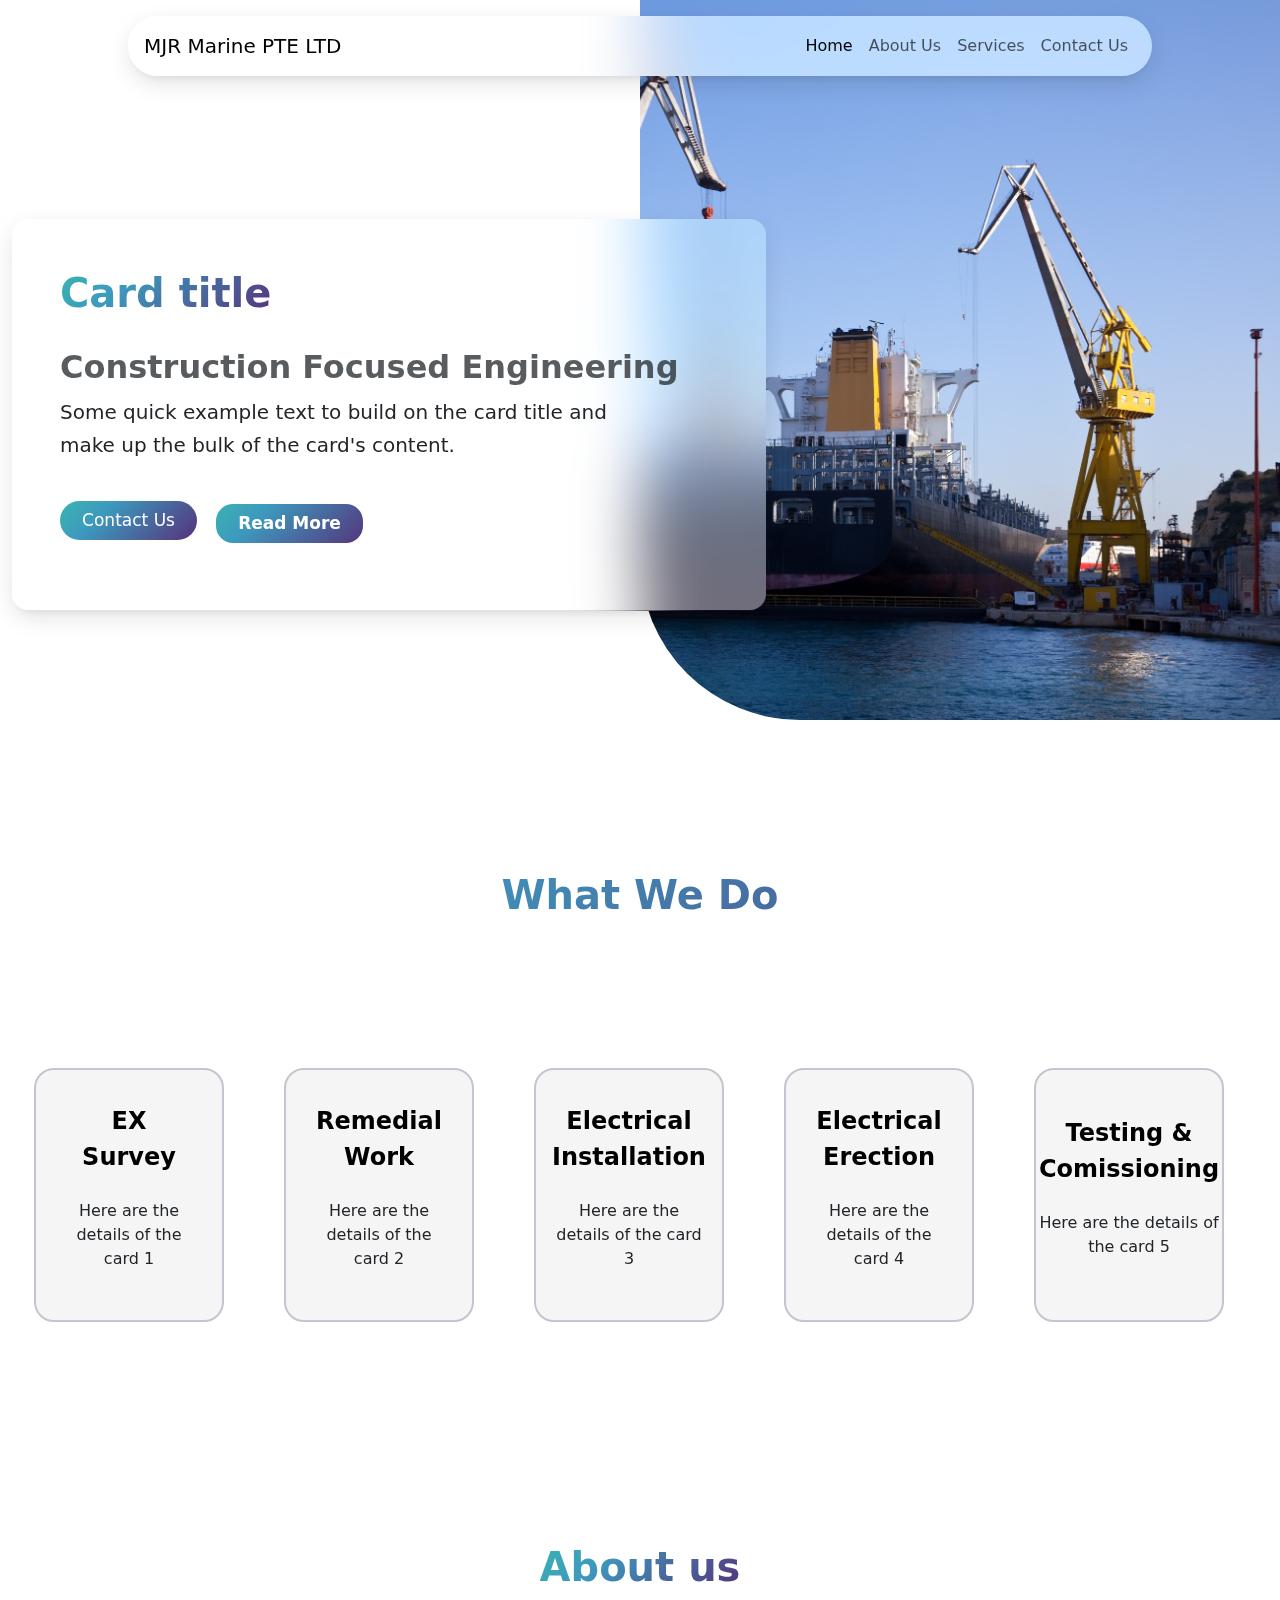
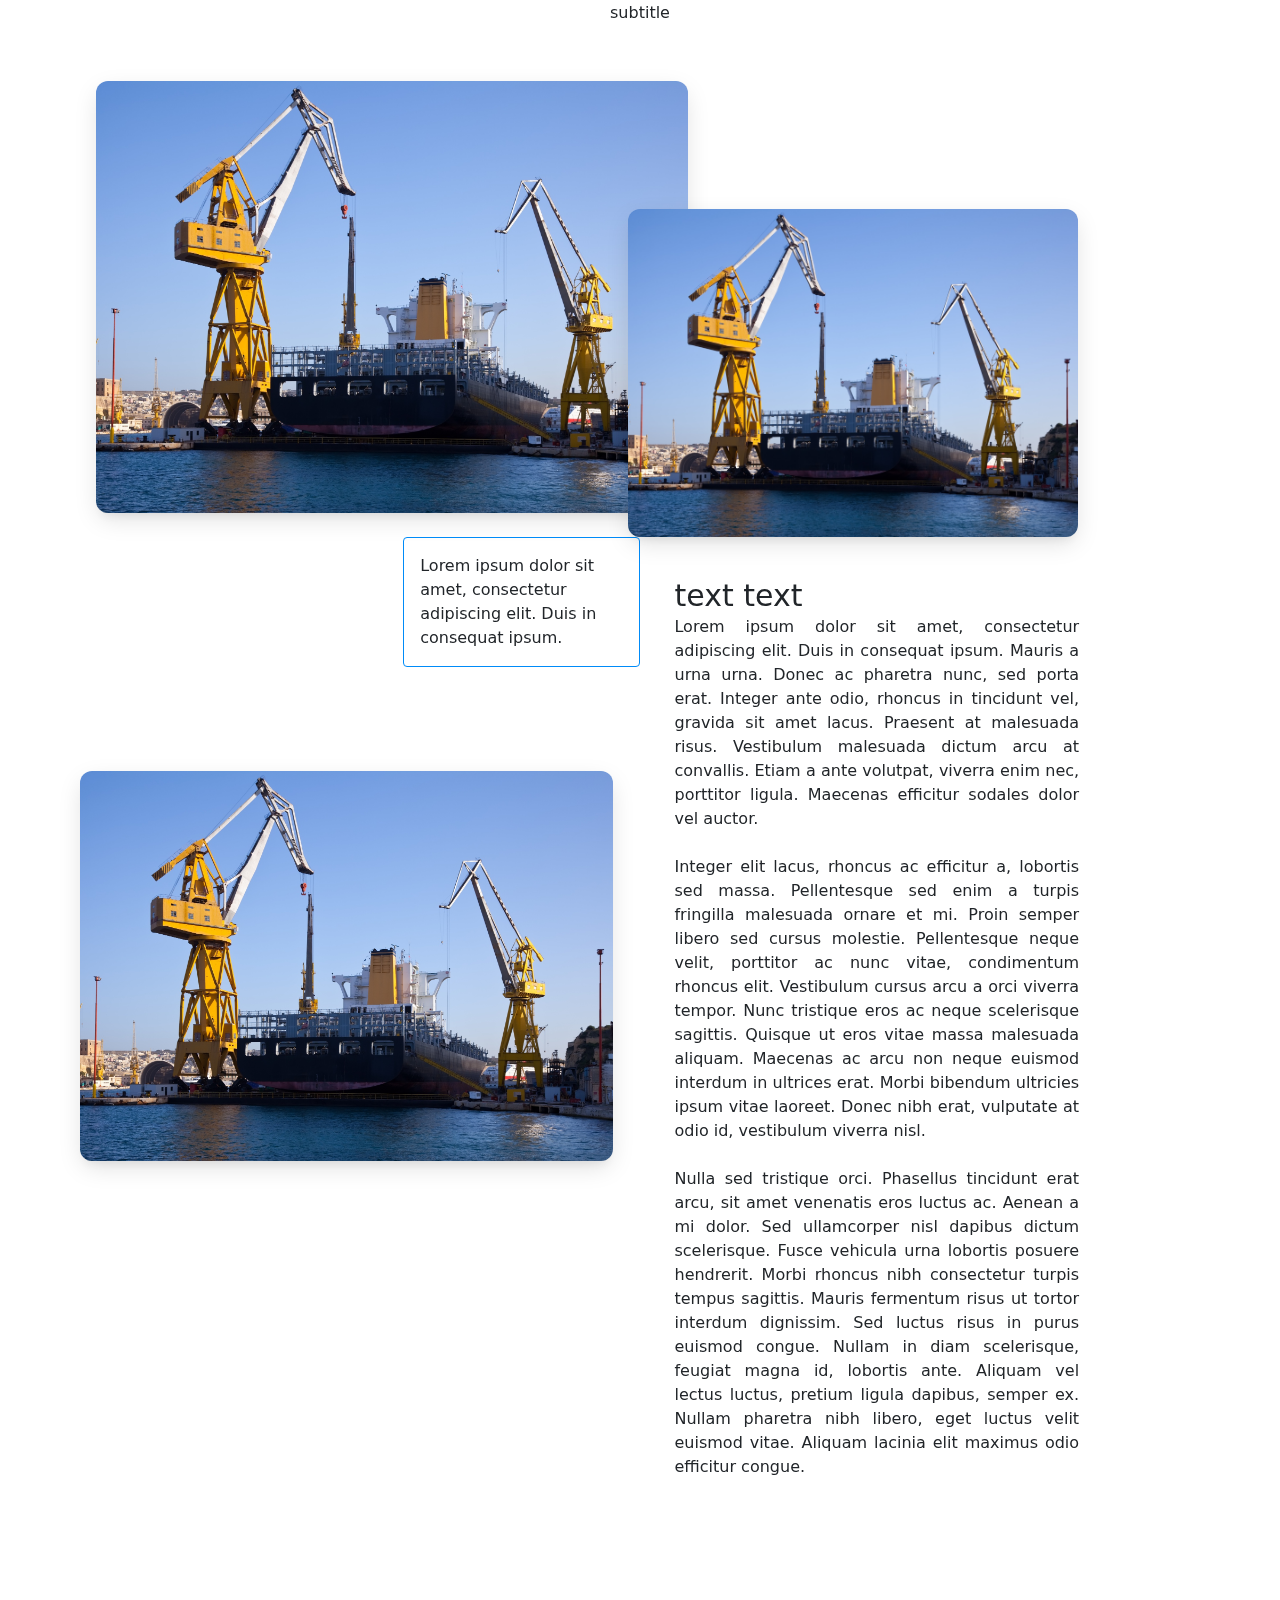
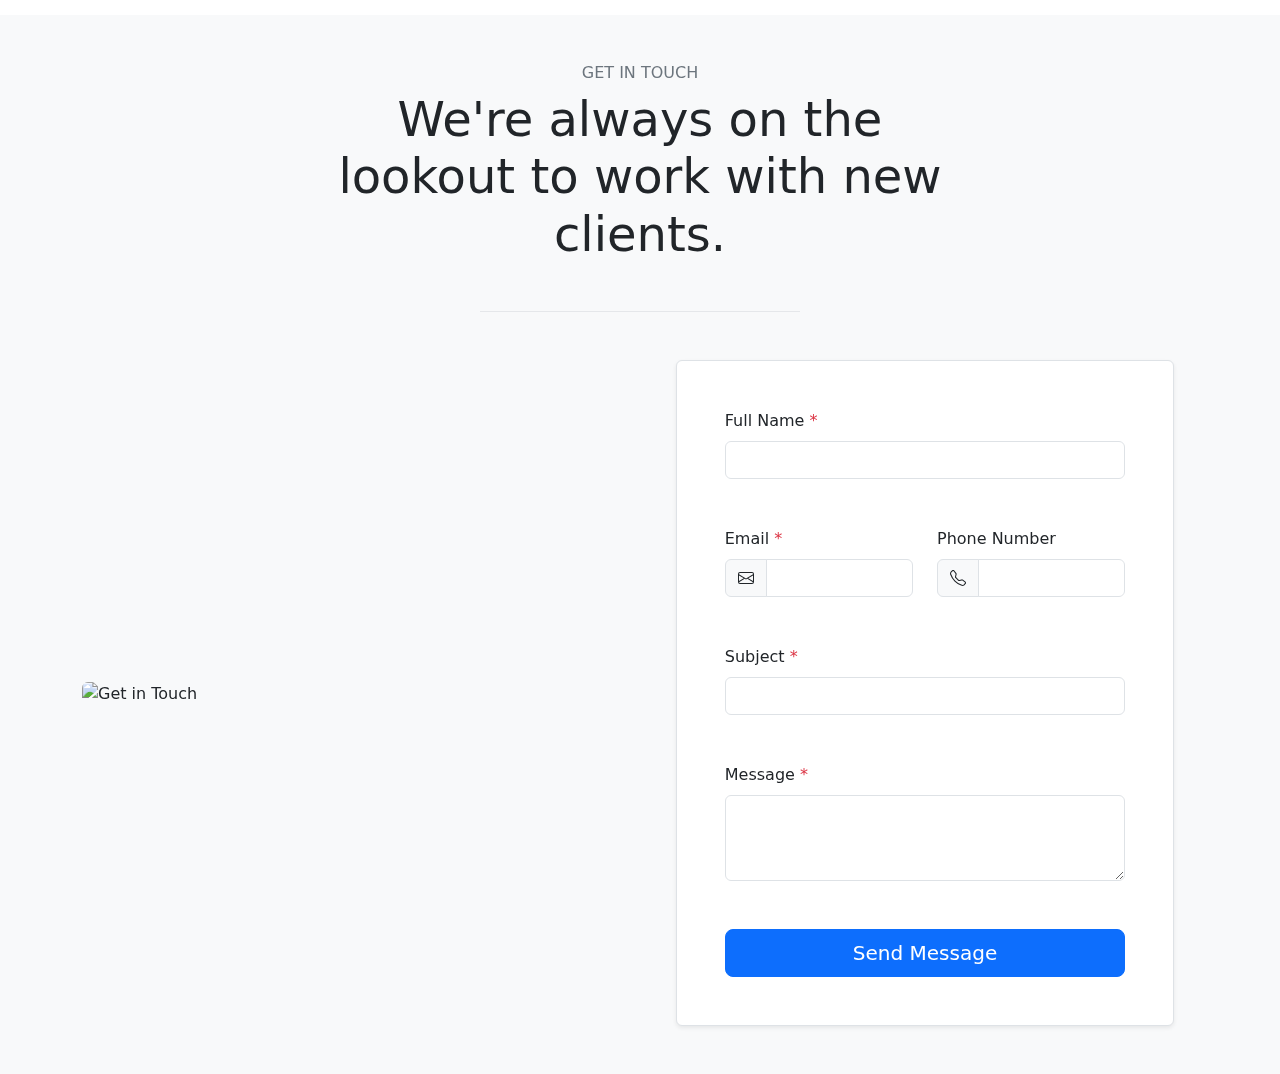
==== index.html @ bd5553b1 "files upload for website" ====
<!DOCTYPE html>
<html>
    <head>
        <meta charset="utf-8">
        <meta http-equiv="X-UA-Compatible" content="IE=edge">
        <title>MJR Marine</title>
        <meta name="description" content="">
        <meta name="viewport" content="width=device-width, initial-scale=1">
        <link href="https://cdn.jsdelivr.net/npm/bootstrap@5.3.3/dist/css/bootstrap.min.css" rel="stylesheet" integrity="sha384-QWTKZyjpPEjISv5WaRU9OFeRpok6YctnYmDr5pNlyT2bRjXh0JMhjY6hW+ALEwIH" crossorigin="anonymous">
        <script src="https://cdn.jsdelivr.net/npm/@popperjs/core@2.11.8/dist/umd/popper.min.js" integrity="sha384-I7E8VVD/ismYTF4hNIPjVp/Zjvgyol6VFvRkX/vR+Vc4jQkC+hVqc2pM8ODewa9r" crossorigin="anonymous"></script>
        <script src="https://cdn.jsdelivr.net/npm/bootstrap@5.3.3/dist/js/bootstrap.min.js" integrity="sha384-0pUGZvbkm6XF6gxjEnlmuGrJXVbNuzT9qBBavbLwCsOGabYfZo0T0to5eqruptLy" crossorigin="anonymous"></script>
        <link rel="stylesheet" href="css/styles.css">
    </head>
    <body>
        <nav class="navbar navbar-expand-md mx-auto justify-content-center fixed-top" >
        
            <a class="navbar-brand" href="#">MJR Marine PTE LTD</a>
            <button class="navbar-toggler collapsed" type="button" data-bs-toggle="collapse" data-bs-target="#navbarCollapse" aria-controls="navbarCollapse" aria-expanded="false" aria-label="Toggle navigation">
            <span class="navbar-toggler-icon"></span>
            </button>

            <div class="navbar-collapse collapse" id="navbarCollapse" style>
                <ul class="navbar-nav ms-auto">
                    <li class="nav-item">
                        <a class="nav-link active" aria-current="page" href="index.html#home">Home</a>
                    </li>
                    <li class="nav-item">
                        <a class="nav-link" href="index.html#about">About Us</a>
                    </li>
                    <li class="nav-item">
                        <a class="nav-link" href="services.html">Services</a>
                    </li>
                    <!-- <li class="nav-item">
                        <a class="nav-link" href="index.html#clients">Clients</a>
                    </li> -->
                    <li class="nav-item">
                        <a class="nav-link" href="index.html#contact">Contact Us</a>
                    </li>
                </ul>
            </div>
        </nav>
       

        <div class="container my-2 home-container" id="home">
            <div class="card home_card">
                <div class="card-body">
                  <h3 class="card-title">Card title</h5>
                  <br>
                  <h6 class="card-subtitle mb-2 text-muted">Construction Focused Engineering</h6>
                  <p class="card-text">Some quick example text to build on the card title and make up the bulk of the card's content.</p>
                  <div class="container homecard-button">
                    <a class=" button-main btn btn-primary" href="index.html#contact">Contact Us</a>
                    <a class=" button-sub btn" href="index.html#about">Read More</a>
                  </div>
                </div>
            </div>
            <img class="home-image" src="assets/big-ship-dry-dock.jpg" alt="big ship dry dock">
        </div>

        <p class="services-heading">What We Do</p>
        <div class="scroll-container mx-auto" id="services">
          <div class="scroll-content">
            <div class="scroll-item">
              <div class="service-card">
                <div class="card-details">
                  <p class="text-title">EX Survey</p>
                  <p class="text-body">Here are the details of the card 1</p>
                </div>
                <a class="card-button btn btn-primary" href="services.html#service-1">More info</a>
              </div>
            </div>
            <div class="scroll-item">
              <div class="service-card">
                <div class="card-details">
                  <p class="text-title">Remedial Work</p>
                  <p class="text-body">Here are the details of the card 2</p>
                </div>
                <a class="card-button btn btn-primary" href="services.html#service-2">More info</a>
              </div>
            </div>
            <div class="scroll-item">
              <div class="service-card">
                <div class="card-details">
                  <p class="text-title">Electrical Installation</p>
                  <p class="text-body">Here are the details of the card 3</p>
                </div>
                <a class="card-button btn btn-primary" href="services.html#service-3">More info</a>
              </div>
            </div>
            <div class="scroll-item">
              <div class="service-card">
                <div class="card-details">
                  <p class="text-title">Electrical Erection</p>
                  <p class="text-body">Here are the details of the card 4</p>
                </div>
                <a class="card-button btn btn-primary" href="services.html#service-4">More info</a>
              </div>
            </div>
            <div class="scroll-item">
              <div class="service-card">
                <div class="card-details">
                  <p class="text-title">Testing & Comissioning</p>
                  <p class="text-body">Here are the details of the card 5</p>
                </div>
                <a class="card-button btn btn-primary" href="services.html#service-5">More info</a>
              </div>
            </div>
            <!-- Add more cards as needed -->
          </div>
        </div>

        <div class="about-container mx-auto" id="about">
          <div class="about-text">
              <p class="about-heading">About us</p>
              <p class="about-sub">subtitle</p>
          </div>

          <div class="about-main">
            <div class="about-topright">
              <img class="img-topright-abt" src="assets/big-ship-dry-dock.jpg" alt="big ship dry dock">
              <p class="topright-text">Lorem ipsum dolor sit amet, consectetur adipiscing elit. Duis in consequat ipsum.</p>
                
                <div class="about-bottomright">
                  <img class="img-bottomright-abt" src="assets/big-ship-dry-dock.jpg" alt="big ship dry dock">
                </div>
            </div>
              <div class="about-left">
                <img class="img-left-abt" src="assets/big-ship-dry-dock.jpg" alt="big ship dry dock">
                  <div class="about-left-text">
                    <h2 class="about-left-text-main">text text</h2>
                    <p class="about-left-text-sub"> 
                      Lorem ipsum dolor sit amet, consectetur adipiscing elit. Duis in consequat ipsum. Mauris a urna urna. Donec ac pharetra nunc, sed porta erat. Integer ante odio, rhoncus in tincidunt vel, gravida sit amet lacus. Praesent at malesuada risus. Vestibulum malesuada dictum arcu at convallis. Etiam a ante volutpat, viverra enim nec, porttitor ligula. Maecenas efficitur sodales dolor vel auctor.
                      <br>
                      <br>
                      Integer elit lacus, rhoncus ac efficitur a, lobortis sed massa. Pellentesque sed enim a turpis fringilla malesuada ornare et mi. Proin semper libero sed cursus molestie. Pellentesque neque velit, porttitor ac nunc vitae, condimentum rhoncus elit. Vestibulum cursus arcu a orci viverra tempor. Nunc tristique eros ac neque scelerisque sagittis. Quisque ut eros vitae massa malesuada aliquam. Maecenas ac arcu non neque euismod interdum in ultrices erat. Morbi bibendum ultricies ipsum vitae laoreet. Donec nibh erat, vulputate at odio id, vestibulum viverra nisl.
                      <br>
                      <br>
                      Nulla sed tristique orci. Phasellus tincidunt erat arcu, sit amet venenatis eros luctus ac. Aenean a mi dolor. Sed ullamcorper nisl dapibus dictum scelerisque. Fusce vehicula urna lobortis posuere hendrerit. Morbi rhoncus nibh consectetur turpis tempus sagittis. Mauris fermentum risus ut tortor interdum dignissim. Sed luctus risus in purus euismod congue. Nullam in diam scelerisque, feugiat magna id, lobortis ante. Aliquam vel lectus luctus, pretium ligula dapibus, semper ex. Nullam pharetra nibh libero, eget luctus velit euismod vitae. Aliquam lacinia elit maximus odio efficitur congue.
                      <br>
                      <br>
                    </p>
                  </div>
              </div>
          </div>
       </div>

       <section class="bg-light py-3 py-md-5">
        <div class="container">
          <div class="row justify-content-md-center">
            <div class="col-12 col-md-10 col-lg-8 col-xl-7 col-xxl-6">
              <h3 class="fs-6 text-secondary mb-2 text-uppercase text-center">Get in Touch</h3>
              <h2 class="display-5 mb-4 mb-md-5 text-center">We're always on the lookout to work with new clients.</h2>
              <hr class="w-50 mx-auto mb-5 mb-xl-9 border-dark-subtle">
            </div>
          </div>
        </div>
      
        <div class="container" id="contact">
          <div class="row gy-3 gy-md-4 gy-lg-0 align-items-xl-center">
            <div class="col-12 col-lg-6">
              <img class="img-fluid rounded" loading="lazy" src="assets/contact.jpg" alt="Get in Touch">
            </div>
            <div class="col-12 col-lg-6">
              <div class="row justify-content-xl-center">
                <div class="col-12 col-xl-11">
                  <div class="bg-white border rounded shadow-sm overflow-hidden">
      
                    <form action="#!">
                      <div class="row gy-4 gy-xl-5 p-4 p-xl-5">
                        <div class="col-12">
                          <label for="fullname" class="form-label">Full Name <span class="text-danger">*</span></label>
                          <input type="text" class="form-control" id="fullname" name="fullname" value="" required>
                        </div>
                        <div class="col-12 col-md-6">
                          <label for="email" class="form-label">Email <span class="text-danger">*</span></label>
                          <div class="input-group">
                            <span class="input-group-text">
                              <svg xmlns="http://www.w3.org/2000/svg" width="16" height="16" fill="currentColor" class="bi bi-envelope" viewBox="0 0 16 16">
                                <path d="M0 4a2 2 0 0 1 2-2h12a2 2 0 0 1 2 2v8a2 2 0 0 1-2 2H2a2 2 0 0 1-2-2V4Zm2-1a1 1 0 0 0-1 1v.217l7 4.2 7-4.2V4a1 1 0 0 0-1-1H2Zm13 2.383-4.708 2.825L15 11.105V5.383Zm-.034 6.876-5.64-3.471L8 9.583l-1.326-.795-5.64 3.47A1 1 0 0 0 2 13h12a1 1 0 0 0 .966-.741ZM1 11.105l4.708-2.897L1 5.383v5.722Z" />
                              </svg>
                            </span>
                            <input type="email" class="form-control" id="email" name="email" value="" required>
                          </div>
                        </div>
                        <div class="col-12 col-md-6">
                          <label for="phone" class="form-label">Phone Number</label>
                          <div class="input-group">
                            <span class="input-group-text">
                              <svg xmlns="http://www.w3.org/2000/svg" width="16" height="16" fill="currentColor" class="bi bi-telephone" viewBox="0 0 16 16">
                                <path d="M3.654 1.328a.678.678 0 0 0-1.015-.063L1.605 2.3c-.483.484-.661 1.169-.45 1.77a17.568 17.568 0 0 0 4.168 6.608 17.569 17.569 0 0 0 6.608 4.168c.601.211 1.286.033 1.77-.45l1.034-1.034a.678.678 0 0 0-.063-1.015l-2.307-1.794a.678.678 0 0 0-.58-.122l-2.19.547a1.745 1.745 0 0 1-1.657-.459L5.482 8.062a1.745 1.745 0 0 1-.46-1.657l.548-2.19a.678.678 0 0 0-.122-.58L3.654 1.328zM1.884.511a1.745 1.745 0 0 1 2.612.163L6.29 2.98c.329.423.445.974.315 1.494l-.547 2.19a.678.678 0 0 0 .178.643l2.457 2.457a.678.678 0 0 0 .644.178l2.189-.547a1.745 1.745 0 0 1 1.494.315l2.306 1.794c.829.645.905 1.87.163 2.611l-1.034 1.034c-.74.74-1.846 1.065-2.877.702a18.634 18.634 0 0 1-7.01-4.42 18.634 18.634 0 0 1-4.42-7.009c-.362-1.03-.037-2.137.703-2.877L1.885.511z" />
                              </svg>
                            </span>
                            <input type="tel" class="form-control" id="phone" name="phone" value="">
                          </div>
                        </div>
                        <div class="col-12">
                          <label for="subject" class="form-label">Subject <span class="text-danger">*</span></label>
                          <input type="text" class="form-control" id="subject" name="subject" value="" required>
                        </div>
                        <div class="col-12">
                          <label for="message" class="form-label">Message <span class="text-danger">*</span></label>
                          <textarea class="form-control" id="message" name="message" rows="3" required></textarea>
                        </div>
                        <div class="col-12">
                          <div class="d-grid">
                            <button class="btn btn-primary btn-lg" type="submit">Send Message</button>
                          </div>
                        </div>
                      </div>
                    </form>
      
                  </div>
                </div>
              </div>
            </div>
          </div>
        </div>
      </section>
      

        
       
        <script src="" async defer></script>
    </body>
</html>
---- css/styles.css ----
body {
  margin: 0;
  padding: 0;
}

/* navbar styling */

.navbar {
  width: 80%;
  height: 60px;
  display: flex;
  flex-wrap: wrap;
  margin-top: 1rem;
  padding-top: 0.5rem;
  padding-left: 1rem;
  border-radius: 40px;
  padding-right: 1rem;
  flex-direction: row;
  padding-bottom: 0.5rem;
  box-shadow: 0 8px 26px -4px hsla(0,0%,8%,.15),0 8px 9px -5px hsla(0,0%,8%,.06)!important;
  backdrop-filter: saturate(200%) blur(30px);
  background-color: hsla(0,0%,100%,.6);
}

.navbar-toggler {
  margin-left: auto; /* Move the toggler to the right */
  flex-wrap: nowrap;
  flex-direction: row;
  border: none;
}

.navbar-toggler:focus {
  box-shadow: none; /* Ensure no shadow on focus */
  align-items: center;
}

.collapse.navbar-collapse {
  flex-grow: 1;
  justify-content: flex-end; /* Align the collapsed menu to the right */
  
}

/* home section styles */
.home-container{
  width: 100%;
  display: flex;
  max-width: 1320px;
  min-height: 85vh;
  align-items: flex-start;
  flex-direction: column;
  justify-content: center;
  /* padding-top: 5rem; */
}

.home_card{
  width: 100%;
  display: flex;
  max-width: 1320px;
  position: relative;
  min-height: 85vh;
  align-items: flex-start;
  flex-direction: column;
  justify-content: center;
  border: none;
}

.card-body{
  flex: 0 0 auto;
  width: 60%;
  z-index: 1;
  display: flex;
  padding: 3rem;
  box-shadow: 0 8px 26px -4px hsla(0,0%,8%,.15),0 8px 9px -5px hsla(0,0%,8%,.06)!important;
  margin-top: 3rem;
  align-items: flex-start;
  border-radius: 1rem;
  flex-direction: column;
  backdrop-filter: saturate(200%) blur(30px);
  background-color: hsla(0,0%,100%,.4);
}

.card-title{
  font-size: 2.5rem;
  font-weight: 700;
  line-height: 1.3;
  text-transform: none;
  text-decoration: none;
  text-align: center;
  background-image:linear-gradient(135deg, #3ab5b0 0%, #3d99be 31%, #56317a 100%);
  -webkit-text-fill-color: transparent;
  -webkit-background-clip: text;
  background-clip: text;
}

.card-subtitle{
  font-size: 2rem;
  font-weight: 700;
  line-height: 1.3;
  text-transform: none;
  text-decoration: none;
  color: navy;
  text-align: center;
  margin-bottom: 1.5rem;
}


.card-text{
  font-size: 1.25rem;
  font-weight: 400;
  line-height: 1.625;
  text-transform: none;
  text-decoration: none;
  margin-right: 3rem;
  margin-bottom: 1rem;
  padding-right: 3rem;
}

.homecard-button{
  display: flex;
  margin-top: 1.5rem;
  align-items: flex-start;
  margin-bottom: 1rem;
  flex-direction: row;
  padding-left: 0px;
  padding-right: 0px;
}

.button-main {
  border: none;
  color: #fff;
  background-image: linear-gradient(135deg, #3ab5b0 0%, #3d99be 31%, #56317a 100%);
  border-radius: 20px;
  font-family: inherit;
  font-size: 17px;
  padding: 0.4em 1.3em;
  margin-right: 1rem;
  transition: scale 0.2s ease;
}

.button-main:hover {
  cursor: pointer;
  -webkit-animation: pulse 1.5s infinite;
  animation: pulse512 1.5s infinite;
}

.button-main:active {
  scale: 0.95;
}

.button-sub {
  cursor: pointer;
  position: relative;
  padding: 0.4em 1.3em;
  font-size: 17px;
  color: rgb(255, 255, 255);
  border:  3px solid transparent;
  border-radius: 20px;
  /* background-color: transparent; */
  font-weight: 600;
  transition: all 0.3s cubic-bezier(0.23, 1, 0.320, 1);
  overflow: hidden;
  background-color: transparent;
  z-index: 1;
  transition: scale 0.2s ease;
}

.button-sub:before {
  content: '';
  position: absolute;
  top: -3px; /* Same as the border width */
  left: -3px; /* Same as the border width */
  right: -3px; /* Same as the border width */
  bottom: -3px; /* Same as the border width */
  background: linear-gradient(135deg, #3ab5b0 0%, #3d99be 31%, #56317a 100%);
  border-radius: 20px;
  z-index: -1; /* Places the pseudo-element behind the button content */
}

.button-sub:hover {
  cursor: pointer;
  -webkit-animation: pulse 1.5s infinite;
  animation: pulse512 1.5s infinite;
}

.button-sub:active {
  scale: 0.95;
}

@keyframes pulse512 {
  0% {
    box-shadow: 0 0 0 0 #05bada66;
  }

  70% {
    box-shadow: 0 0 0 10px rgba(218, 03, 8,  0);
  }

  100% {
    box-shadow: 0 0 0 0 rgba(218, 03, 8,  0);
  }
}

.home-image{
 top: 0px;
 left: auto;
 right: 0px;
 width: 50%;
 bottom: 0px;
 height: 80vh;
 position: absolute;
 object-fit: cover;
 object-position: right;
 border-bottom-left-radius: 10rem;
}

/* services section */
.services-heading{
  text-align: center;
  font-size: 2.5rem;
  font-weight: 700;
  line-height: 1.3;
  margin-top: 6rem;
  margin-bottom: 1.5rem;
  background-image: linear-gradient(135deg, #3ab5b0 0%, #3d99be 31%, #56317a 100%);
  -webkit-text-fill-color: transparent;
  -webkit-background-clip: text;
  background-clip:text;
}

.scroll-container {
  display: flex;
  justify-content: center; /* Center items horizontally */
  align-items: center; /* Center items vertically */
  overflow-x: auto; /* Enable horizontal scrolling */
  padding: 6rem; /* Optional: Add some padding for aesthetics */
  border-radius: 10px; /* Optional: Rounded corners */
  height: 500px; /* Adjust the height as needed */
}

.scroll-container > * {
  flex-shrink: 0; /* Prevent items from shrinking */
  margin: 0 10px; /* Optional: Add some margin between items */
}

/* Custom scrollbar styles */
.scroll-container::-webkit-scrollbar {
  height: 10px; /* Height of the scrollbar */
}

.scroll-container::-webkit-scrollbar-thumb {
  background: linear-gradient(135deg, #3ab5b0 0%, #3d99be 31%, #56317a 100%);
  border-radius: 10px;
}

.scroll-container::-webkit-scrollbar-track {
  background: #f1f1f1;
  border-radius: 10px;
}

.scroll-content {
  display: inline-flex; /* Arrange items in a horizontal row */
  margin-left: 3rem;
}

.scroll-item {
  display: inline-block;
  /* width: 300px;  */
  height: auto; /* Adjust height as needed */
  margin-right: 60px; /* Space between items */
}

.service-card {
  width: 190px;
  height: 254px;
  border-radius: 20px;
  background: #f5f5f5;
  position: relative;
  padding: 1.8rem;
  border: 2px solid #c3c6ce;
  transition: 0.5s ease-out;
  overflow: visible;
 }
 
 .card-details {
  color: black;
  height: 100%;
  gap: .5em;
  display: grid;
  place-content: center;
 }
 
 .card-button {
  transform: translate(-50%, 125%);
  width: 60%;
  border-radius: 1rem;
  border: none;
  background-color: #008bf8;
  color: #fff;
  font-size: 1rem;
  padding: .5rem 1rem;
  position: absolute;
  left: 50%;
  bottom: 0;
  opacity: 0;
  transition: 0.3s ease-out;
 }
 
 .text-body {
  color: rgb(134, 134, 134);
  text-align: center;
 }
 
 /*Text*/
 .text-title {
  text-align: center;
  font-size: 1.5em;
  font-weight: bold;
 }
 
 /*Hover*/
 .service-card:hover {
  border-color: #008bf8;
  box-shadow: 0 4px 18px 0 rgba(0, 0, 0, 0.25);
 }
 
 .service-card:hover .card-button {
  transform: translate(-50%, 50%);
  opacity: 1;
 }

 /* about us section styles */

.about-container{
  flex: 0 0 auto;
  width: 100%;
  display: flex;
  max-width: 1320px;
  align-items: center;
  padding-top: 6rem;
  padding-left: 3rem;
  padding-right: 3rem;
  padding-bottom: 6rem;
  flex-direction: column;
}

.about-text{
  display: flex;
  align-items: center;
  margin-left: auto;
  margin-right: auto;
  flex-direction: column;
}

.about-heading{
  font-size: 2.5rem;
  font-weight: 700;
  line-height: 1.3;
  margin-bottom: 0.5rem;
  background-image: linear-gradient(135deg, #3ab5b0 0%, #3d99be 31%, #56317a 100%);
  -webkit-text-fill-color: transparent;
  -webkit-background-clip: text;
  background-clip:text;
}

.about-sub{
  max-width: 600px;
  text-align: center;
  margin-bottom: 0.5rem;
}


.about-main{
  flex: 0 0 auto;
  width: 100%;
  display: flex;
  flex-wrap: wrap;
  align-items: flex-start;
  margin-top: 3rem;
  margin-left: 1.5rem;
  margin-right: 1.5rem;
  flex-direction: row;
}

.about-topright{
  flex: 0 0 auto;
  width: 50%;
  height: 100%;
  display: flex;
  position: relative;
  align-items: flex-start;
  flex-direction: column;
}

.img-topright-abt{
  width: 100%;
  box-shadow: 0 8px 26px -4px hsla(0,0%,8%,.15),0 8px 9px -5px hsla(0,0%,8%,.06)!important;
  object-fit: cover;
  margin-left: 3rem;
  margin-right: -3rem;
  border-radius: 0.75rem;
}

.topright-text{
  flex: 0 0 auto;
  width: 40%;
  display: flex;
  padding: 1rem;
  align-self: flex-end;
  margin-top: 1.5rem;
  align-items: flex-start;
  border-color: #008bf8;
  border-style: solid;
  border-width: 1px;
  border-radius: 0.25rem;
  margin-bottom: 8rem;
  flex-direction: column;
}

.about-bottomright{
  width: 100%;
  height: 100%;
  display: flex;
  position: relative;
  align-items: flex-start;
  flex-direction: column;
}

.img-bottomright-abt{
  top: 0px;
  left: auto;
  width: 90%;
  bottom: auto;
  display: block;
  position: absolute;
  box-shadow: 0 8px 26px -4px hsla(0,0%,8%,.15),0 8px 9px -5px hsla(0,0%,8%,.06)!important;
  margin-top: -1.5rem;
  object-fit: cover;
  margin-left: 2rem;
  border-radius: 0.75rem;
  margin-bottom: 3rem;
}

.about-left{
  flex: 0 0 auto;
  width: 40%;
  display: flex;
  position: relative;
  align-items: flex-start;
  padding-left: 0.75rem;
  padding-right: 0.75rem;
  flex-direction: column;
}

.img-left-abt{
  width: 100%;
  box-shadow: 0 8px 26px -4px hsla(0,0%,8%,.15),0 8px 9px -5px hsla(0,0%,8%,.06)!important;
  margin-top: 8rem;
  object-fit: cover;
  margin-left: -1.5rem;
  border-radius: 0.75rem;
  margin-bottom: 3rem;
}

.about-left-text{
  width: 90%;
  display: flex;
  align-self: center;
  align-items: flex-start;
  flex-direction: column;
}

.about-left-text-main{
 font-size: 1.875rem;
 line-height: 1.375rem;
}

.about-left-text-sub{
  text-align: justify;
}

.contact-container{
  width: 100%;
  display: flex;
  position: relative;
  background-image: linear-gradient(135deg, #3ab5b0 0%, #3d99be 31%, #56317a 100%);
}

@media (max-width: 991px) {
 .home-container{
  padding-left: 3rem;
  padding-right: 3rem;
 }

 .home_card{
  max-width: 960px;
 }
 .card-body{
  width: 100%;
 }

 .about-container{
  max-width: 960px;
  padding-left: 2rem;
  padding-right: 2rem;
 }

 .about-text{
  max-width: 80%;
 }

 .about-sub{
  text-align: center;
 }

 .topright-text{
  width: 50%;
 }

 .scroll-container { 
  justify-content: flex-start; /* Center items horizontally */
  align-items: flex-start; /* Center items vertically */
}
}





@media (max-width: 767px) {
  .collapse.navbar-collapse {
    justify-content: flex-end;
  }

  .navbar-nav {
      align-items: flex-end;
      padding-right: 2rem;
  }

  .navbar-nav .nav-item {
      margin: 5px 0; /* Spacing between nav items */
  }

  .card-body{
    align-items: center;
  }

  .card-text{
    text-align: center;
    margin-right: 0px;
    padding-right: 0px;
  }

  .home-image{
    display: none;
  }

  .about-container{
    max-width: 720px;
  }

  .about-main{
    align-items: center;
    flex-direction: column;
  }

  .about-topright{
    width: 80%;
  }

  .img-topright-abt{
    margin-left: 0px;
    margin-right: 0px;
  }

  .topright-text{
    width: 70%;
    align-self: center;
    margin-top: 3rem;
    margin-bottom: 3rem;
  }

  .img-bottomright-abt{
    display: none;
  }


  .about-left{
    width: 80%;
  }

  .img-left-abt{
    display: none;
  }

  .homecard-button{
    align-items: flex;
  }
  
}



@media (max-width: 479px) {
  .card-body{
    padding: 1rem;
   }
  
  .homecard-button{
    align-items: center;
    /* flex-direction: column; */
  }
  
}
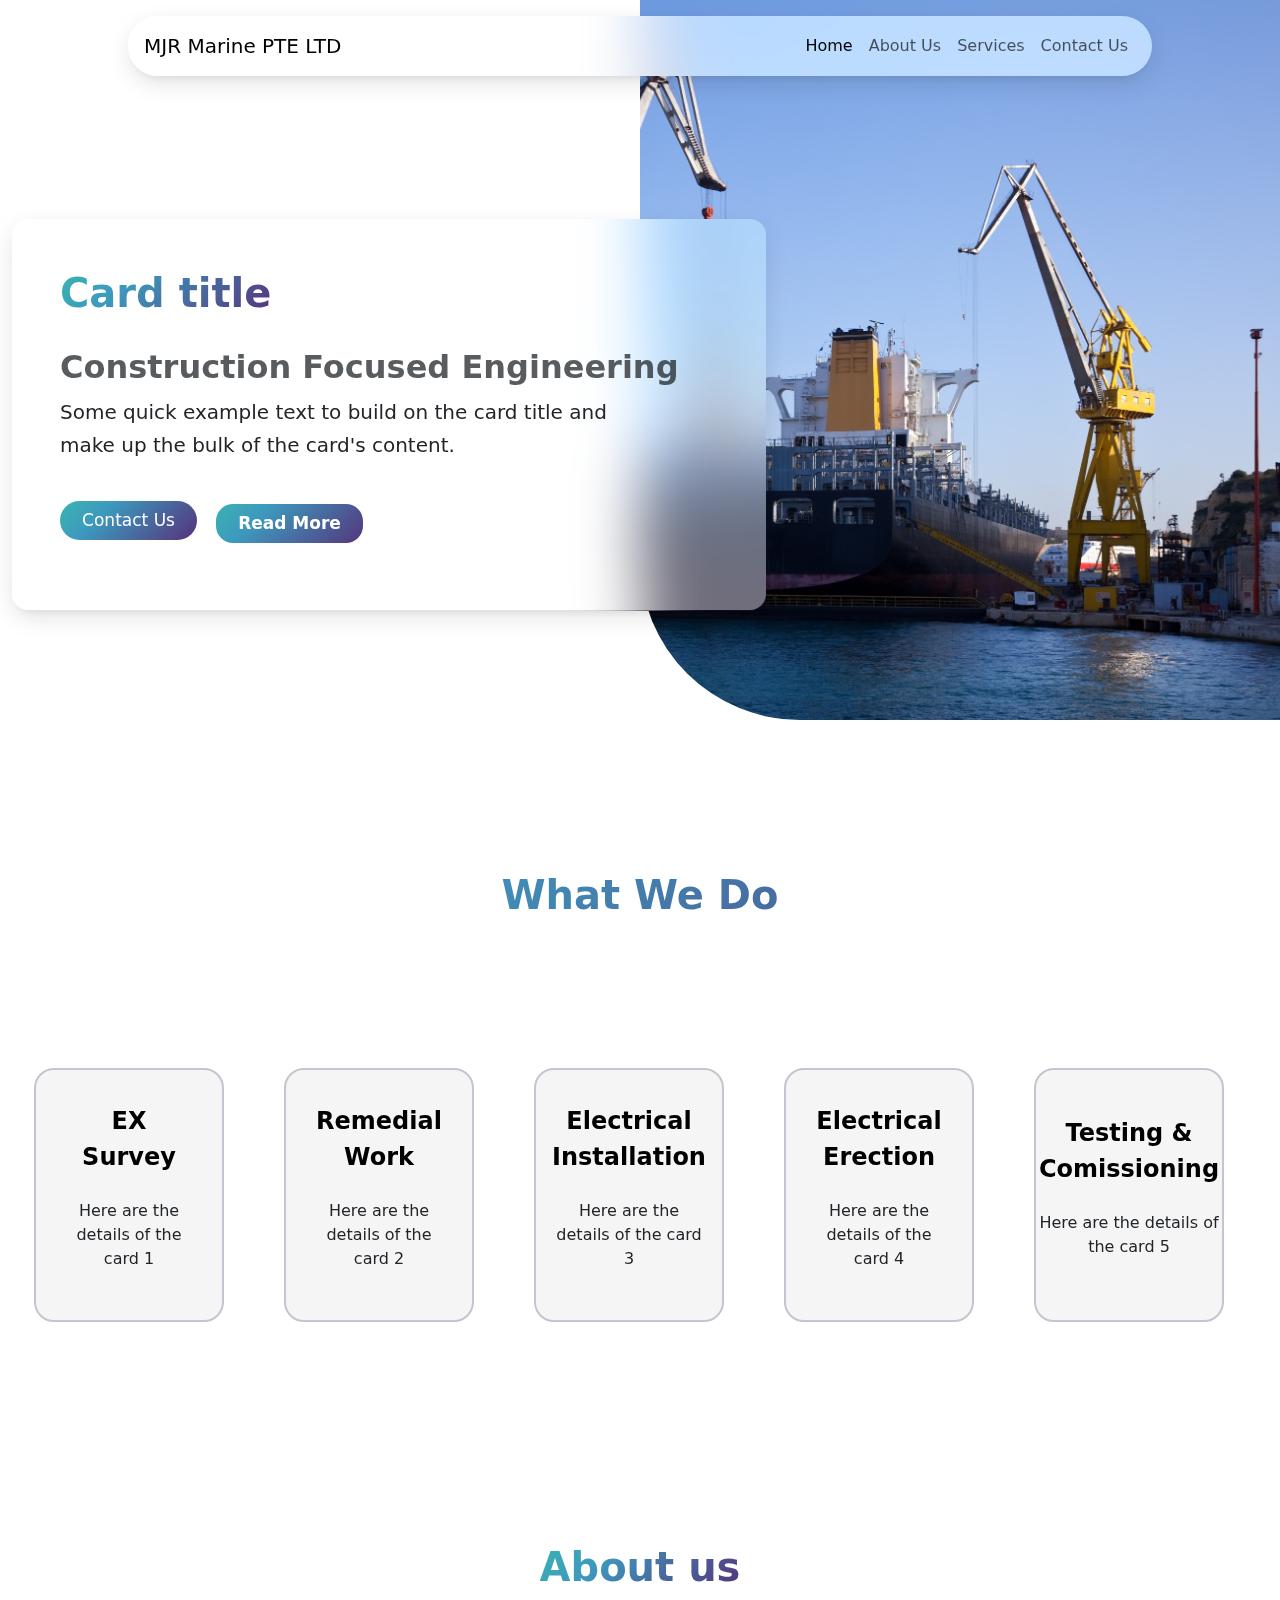
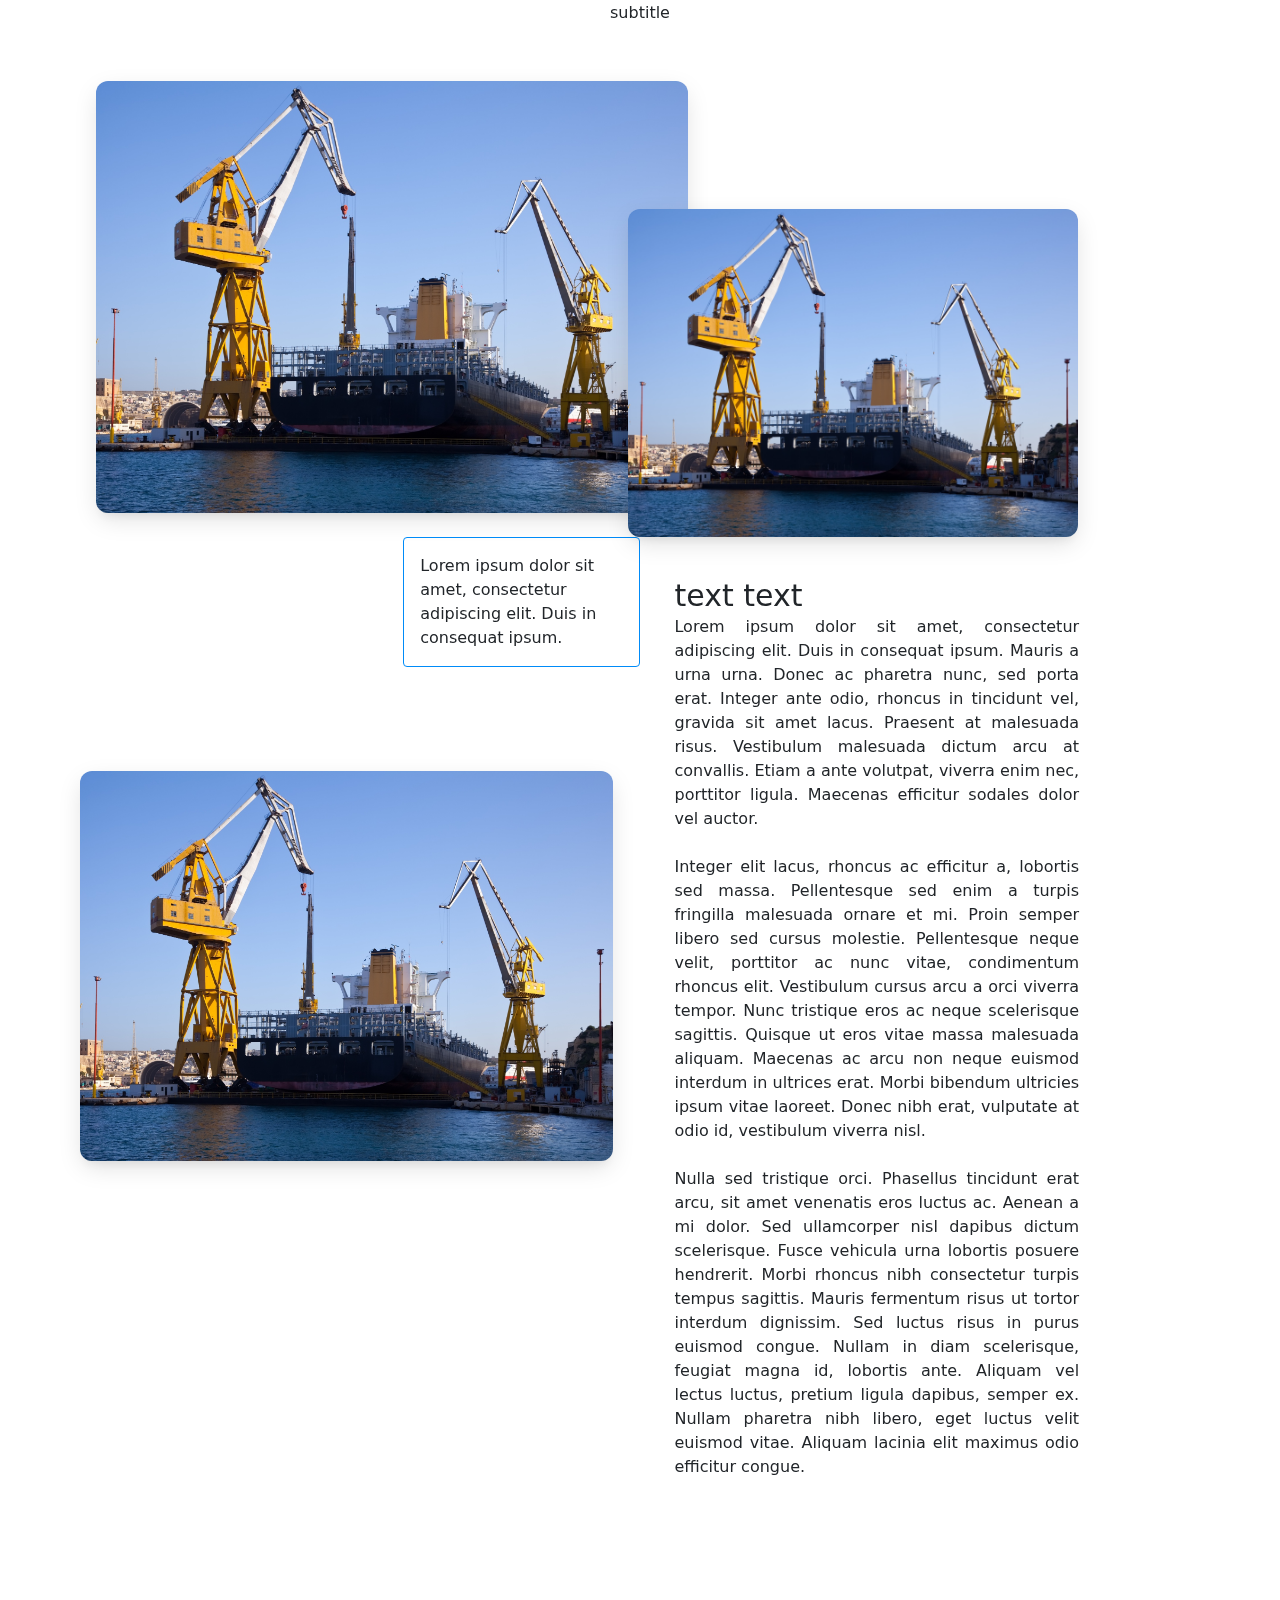
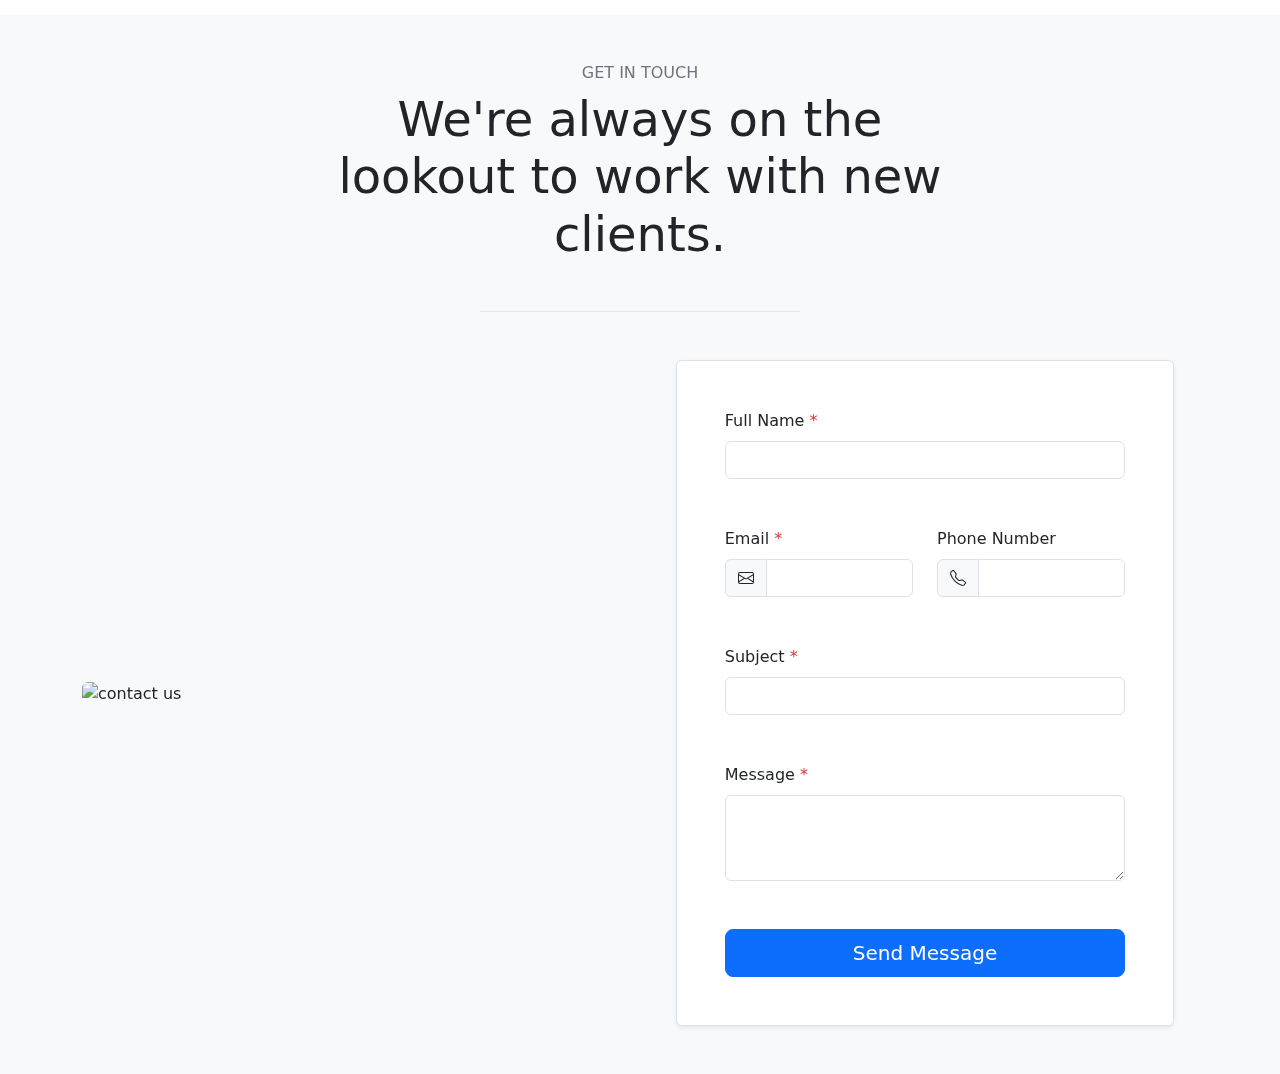
==== commit 7b112c9a: "alt text changed for contact us" ====
--- a/index.html
+++ b/index.html
@@ -158,7 +158,7 @@
         <div class="container" id="contact">
           <div class="row gy-3 gy-md-4 gy-lg-0 align-items-xl-center">
             <div class="col-12 col-lg-6">
-              <img class="img-fluid rounded" loading="lazy" src="assets/contact.jpg" alt="Get in Touch">
+              <img class="img-fluid rounded" loading="lazy" src="assets/contact.jpg" alt="contact us ">
             </div>
             <div class="col-12 col-lg-6">
               <div class="row justify-content-xl-center">
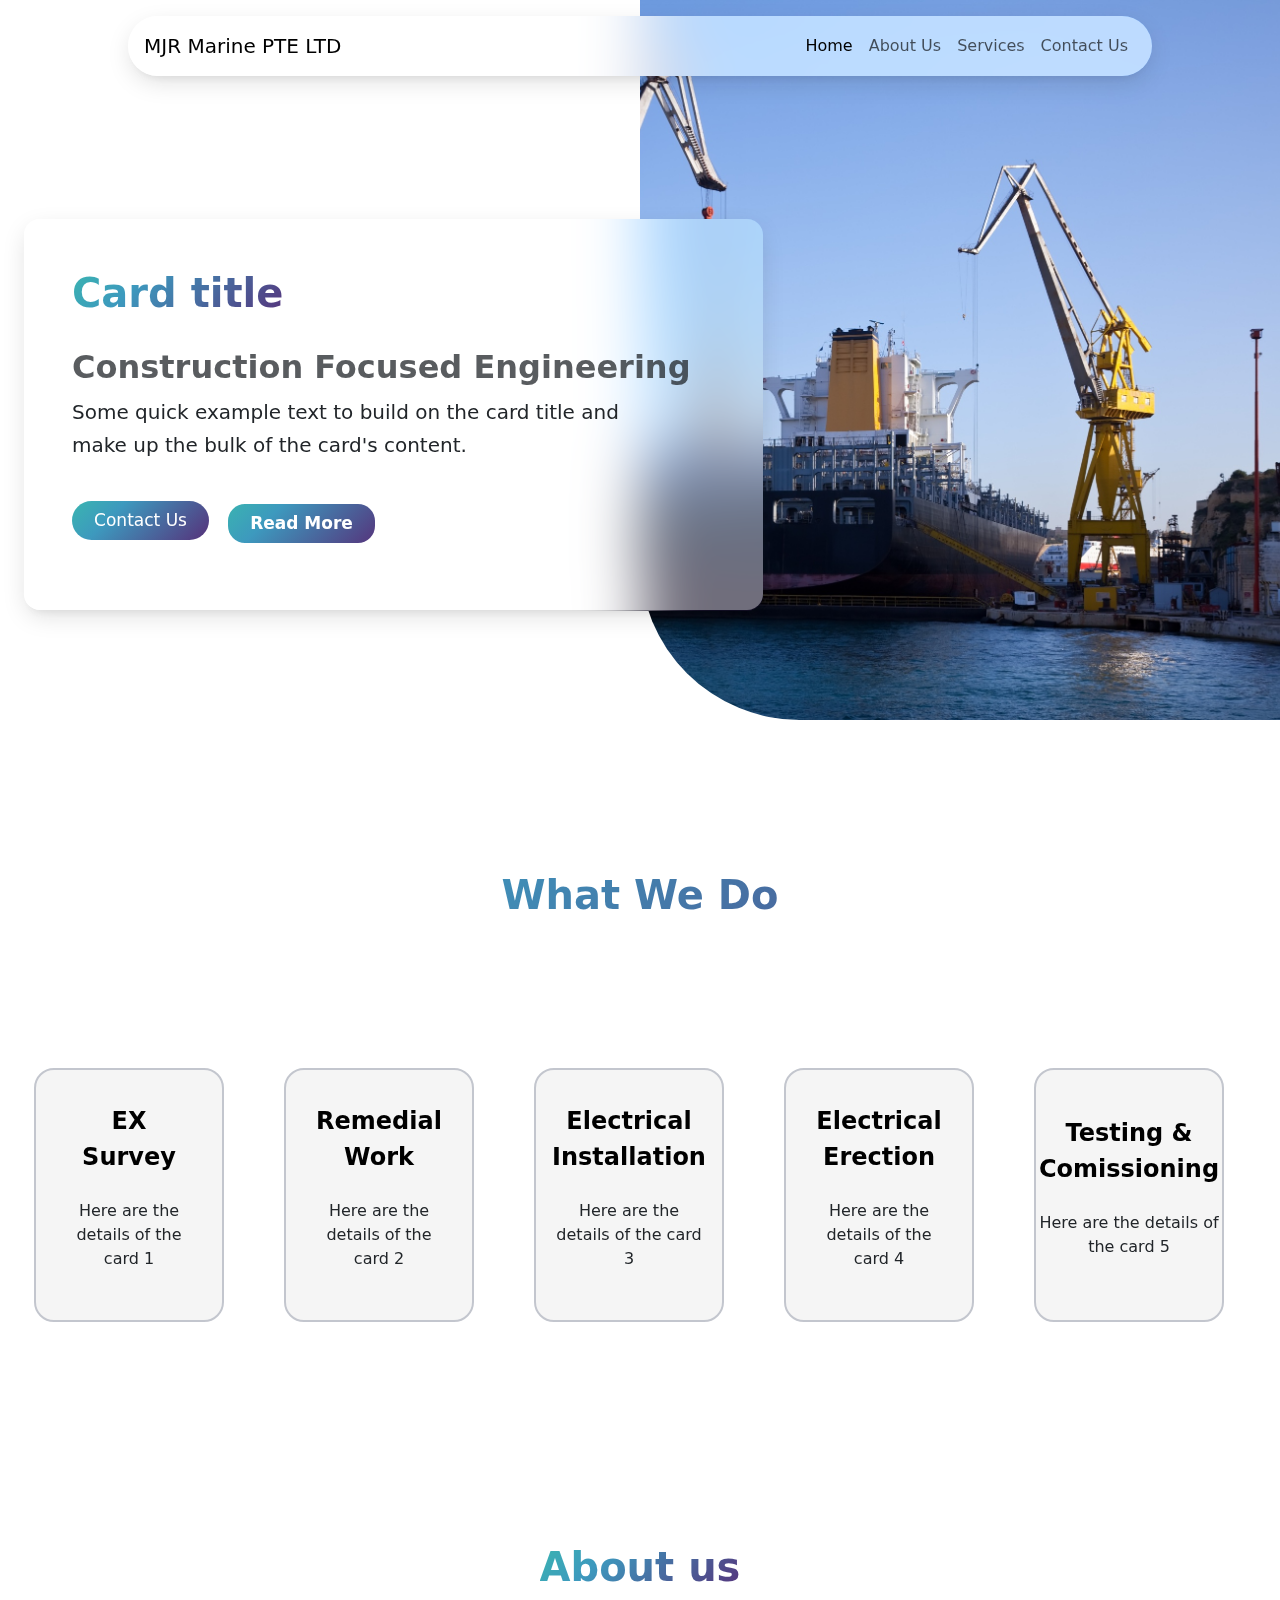
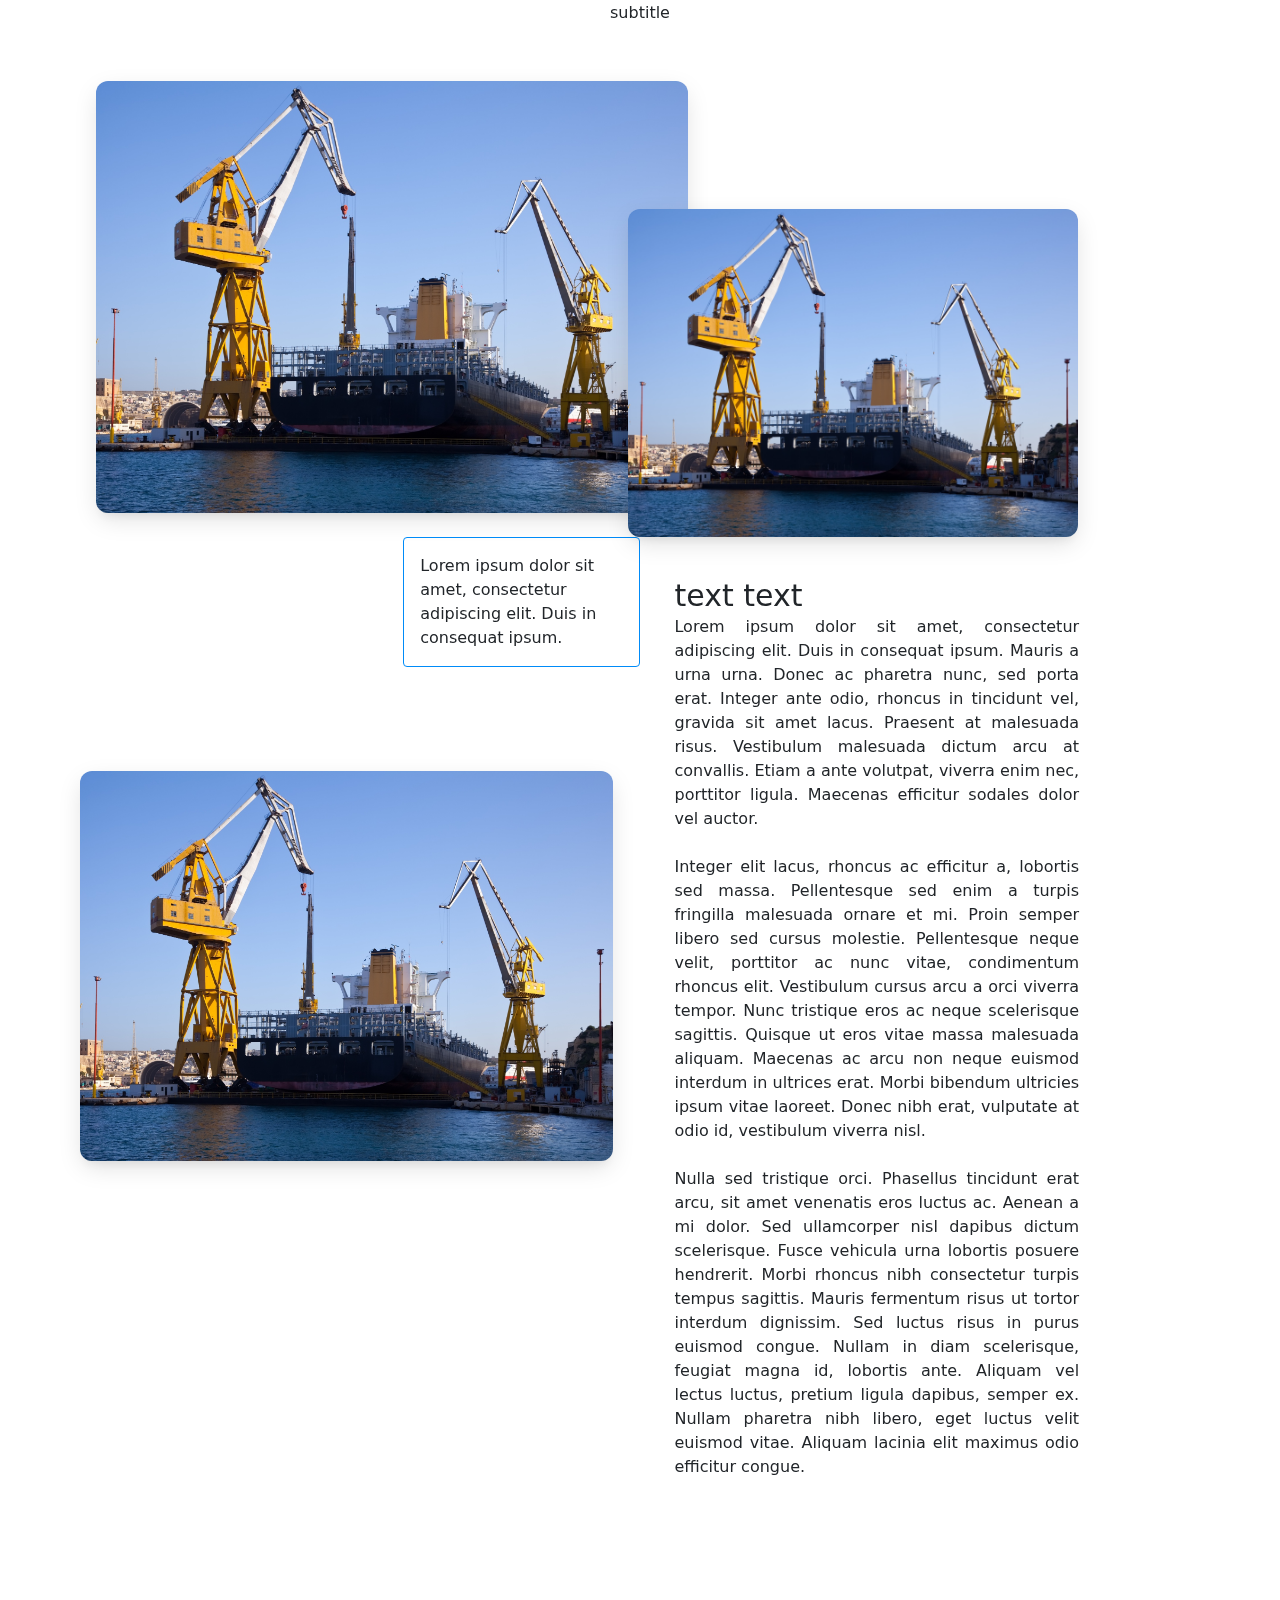
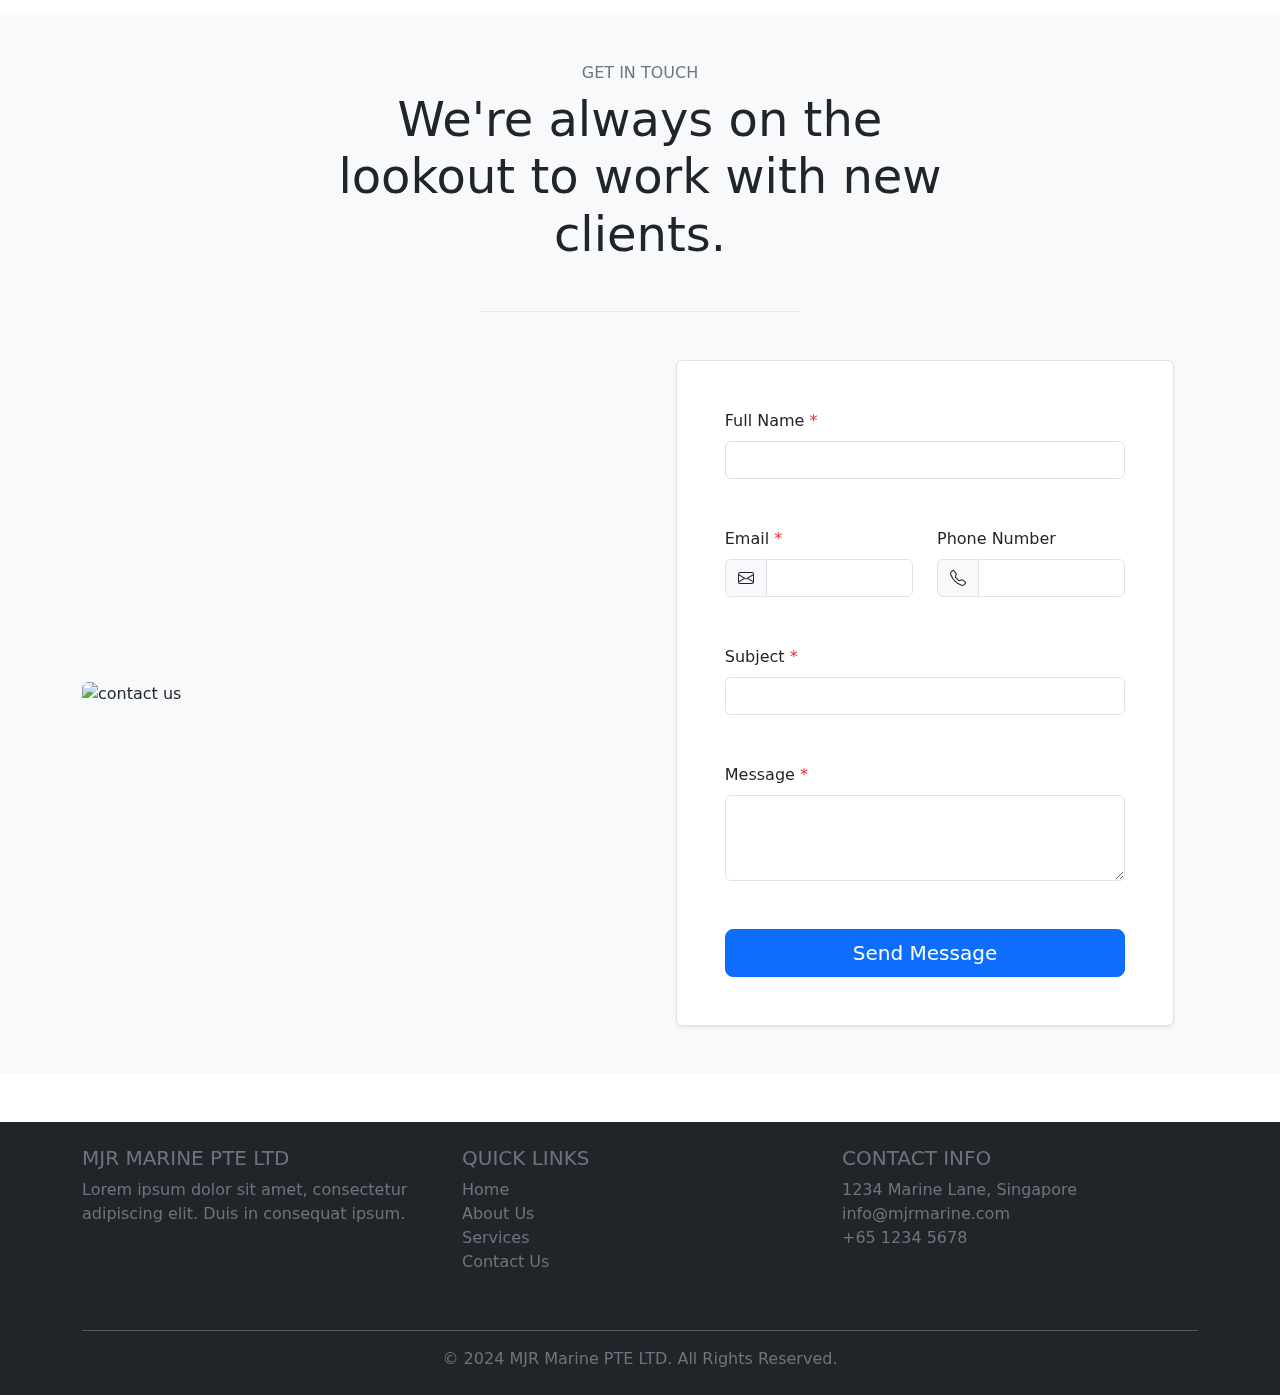
==== commit 613db41e: "fixed bugs" ====
--- a/index.html
+++ b/index.html
@@ -21,20 +21,20 @@
 
             <div class="navbar-collapse collapse" id="navbarCollapse" style>
                 <ul class="navbar-nav ms-auto">
+                    <li class="nav-item custom-link">
+                        <a class="nav-link active custom-link" aria-current="page" href="index.html#home">Home</a>
+                    </li>
                     <li class="nav-item">
-                        <a class="nav-link active" aria-current="page" href="index.html#home">Home</a>
+                        <a class="nav-link custom-link" href="index.html#about">About Us</a>
                     </li>
                     <li class="nav-item">
-                        <a class="nav-link" href="index.html#about">About Us</a>
-                    </li>
-                    <li class="nav-item">
-                        <a class="nav-link" href="services.html">Services</a>
+                        <a class="nav-link custom-link" href="services.html">Services</a>
                     </li>
                     <!-- <li class="nav-item">
                         <a class="nav-link" href="index.html#clients">Clients</a>
                     </li> -->
                     <li class="nav-item">
-                        <a class="nav-link" href="index.html#contact">Contact Us</a>
+                        <a class="nav-link custom-link" href="index.html#contact">Contact Us</a>
                     </li>
                 </ul>
             </div>
@@ -217,7 +217,49 @@
         </div>
       </section>
       
-
+      <footer class="bg-dark text-secondary py-4 mt-5">
+        <div class="container">
+            <div class="row">
+                <div class="col-lg-4 col-md-6 mb-4">
+                    <h5 class="text-uppercase">MJR Marine PTE LTD</h5>
+                    <p>Lorem ipsum dolor sit amet, consectetur adipiscing elit. Duis in consequat ipsum.</p>
+                </div>
+                <div class="col-lg-4 col-md-6 mb-4">
+                    <h5 class="text-uppercase">Quick Links</h5>
+                    <ul class="list-unstyled">
+                        <li><a href="index.html#home" class="text-secondary text-decoration-none custom-link">Home</a></li>
+                        <li><a href="index.html#about" class="text-secondary text-decoration-none custom-link">About Us</a></li>
+                        <li><a href="services.html" class="text-secondary text-decoration-none custom-link">Services</a></li>
+                        <li><a href="index.html#contact" class="text-secondary text-decoration-none custom-link">Contact Us</a></li>
+                    </ul>
+                </div>
+                <div class="col-lg-4 col-md-12 mb-4">
+                    <h5 class="text-uppercase">Contact Info</h5>
+                    <ul class="list-unstyled">
+                        <li><i class="bi bi-geo-alt-fill"></i> 1234 Marine Lane, Singapore</li>
+                        <li><i class="bi bi-envelope-fill"></i> info@mjrmarine.com</li>
+                        <li><i class="bi bi-telephone-fill"></i> +65 1234 5678</li>
+                    </ul>
+                    <div>
+                        <a href="#" class="text-white me-2">
+                            <i class="bi bi-facebook"></i>
+                        </a>
+                        <a href="#" class="text-white me-2">
+                            <i class="bi bi-twitter"></i>
+                        </a>
+                        <a href="#" class="text-white">
+                            <i class="bi bi-linkedin"></i>
+                        </a>
+                    </div>
+                </div>
+            </div>
+            <hr class="border-light">
+            <div class="text-center">
+                <p class="mb-0">© 2024 MJR Marine PTE LTD. All Rights Reserved.</p>
+            </div>
+        </div>
+    </footer>
+    
         
        
         <script src="" async defer></script>
--- a/css/styles.css
+++ b/css/styles.css
@@ -46,8 +46,8 @@
   display: flex;
   max-width: 1320px;
   min-height: 85vh;
-  align-items: flex-start;
-  flex-direction: column;
+  padding-left: 1.5rem;
+  padding-right: 1.5rem;
   justify-content: center;
   /* padding-top: 5rem; */
 }
@@ -233,7 +233,6 @@
   align-items: center; /* Center items vertically */
   overflow-x: auto; /* Enable horizontal scrolling */
   padding: 6rem; /* Optional: Add some padding for aesthetics */
-  border-radius: 10px; /* Optional: Rounded corners */
   height: 500px; /* Adjust the height as needed */
 }
 
@@ -485,6 +484,10 @@
   background-image: linear-gradient(135deg, #3ab5b0 0%, #3d99be 31%, #56317a 100%);
 }
 
+.custom-link:hover {
+  color: hsl(0, 0%, 100%); /* Set your preferred hover color */
+}
+
 @media (max-width: 991px) {
  .home-container{
   padding-left: 3rem;
@@ -532,8 +535,15 @@
   }
 
   .navbar-nav {
-      align-items: flex-end;
-      padding-right: 2rem;
+    align-items: flex-end;
+    width: 100%;
+    padding-right: 2rem;
+    margin-top: 0.7rem;
+    box-shadow: 0 8px 26px -4px hsla(0,0%,8%,.15),0 8px 9px -5px hsla(0,0%,8%,.06)!important;
+    backdrop-filter: saturate(200%) blur(30px);
+    background-color: hsla(0,0%,100%,.8);
+    border-radius: 1rem;
+   
   }
 
   .navbar-nav .nav-item {
@@ -550,21 +560,48 @@
     padding-right: 0px;
   }
 
+   .home-container {
+    background-image: url('../assets/big-ship-dry-dock.jpg')!important;
+    background-size: cover !important;
+    background-position: center !important;
+    background-repeat: no-repeat !important;
+    min-height: 100vh !important; /* Ensure the container has full viewport height */
+    width: 100% !important;
+    margin-top: 0px !important;
+    margin-bottom: 0px !important;
+  }
+
+  .home-container::after {
+    content: '';
+    position: absolute;
+    bottom: 0;
+    left: 0;
+    right: 0;
+    height: 200px; /* Adjust the height as needed */
+    background: linear-gradient(to bottom, rgba(255, 255, 255, 0) 0%, rgba(255, 255, 255, 1) 100%);
+}
+
+  .home_card{
+    background: transparent;
+  }
+
   .home-image{
-    display: none;
+    display: none !important;
   }
 
   .about-container{
     max-width: 720px;
+    margin: 0;
   }
 
   .about-main{
     align-items: center;
     flex-direction: column;
+    margin: 0;
   }
 
   .about-topright{
-    width: 80%;
+    width: 100%;
   }
 
   .img-topright-abt{
@@ -585,7 +622,8 @@
 
 
   .about-left{
-    width: 80%;
+    width: 100%;
+    padding: 0rem;
   }
 
   .img-left-abt{
